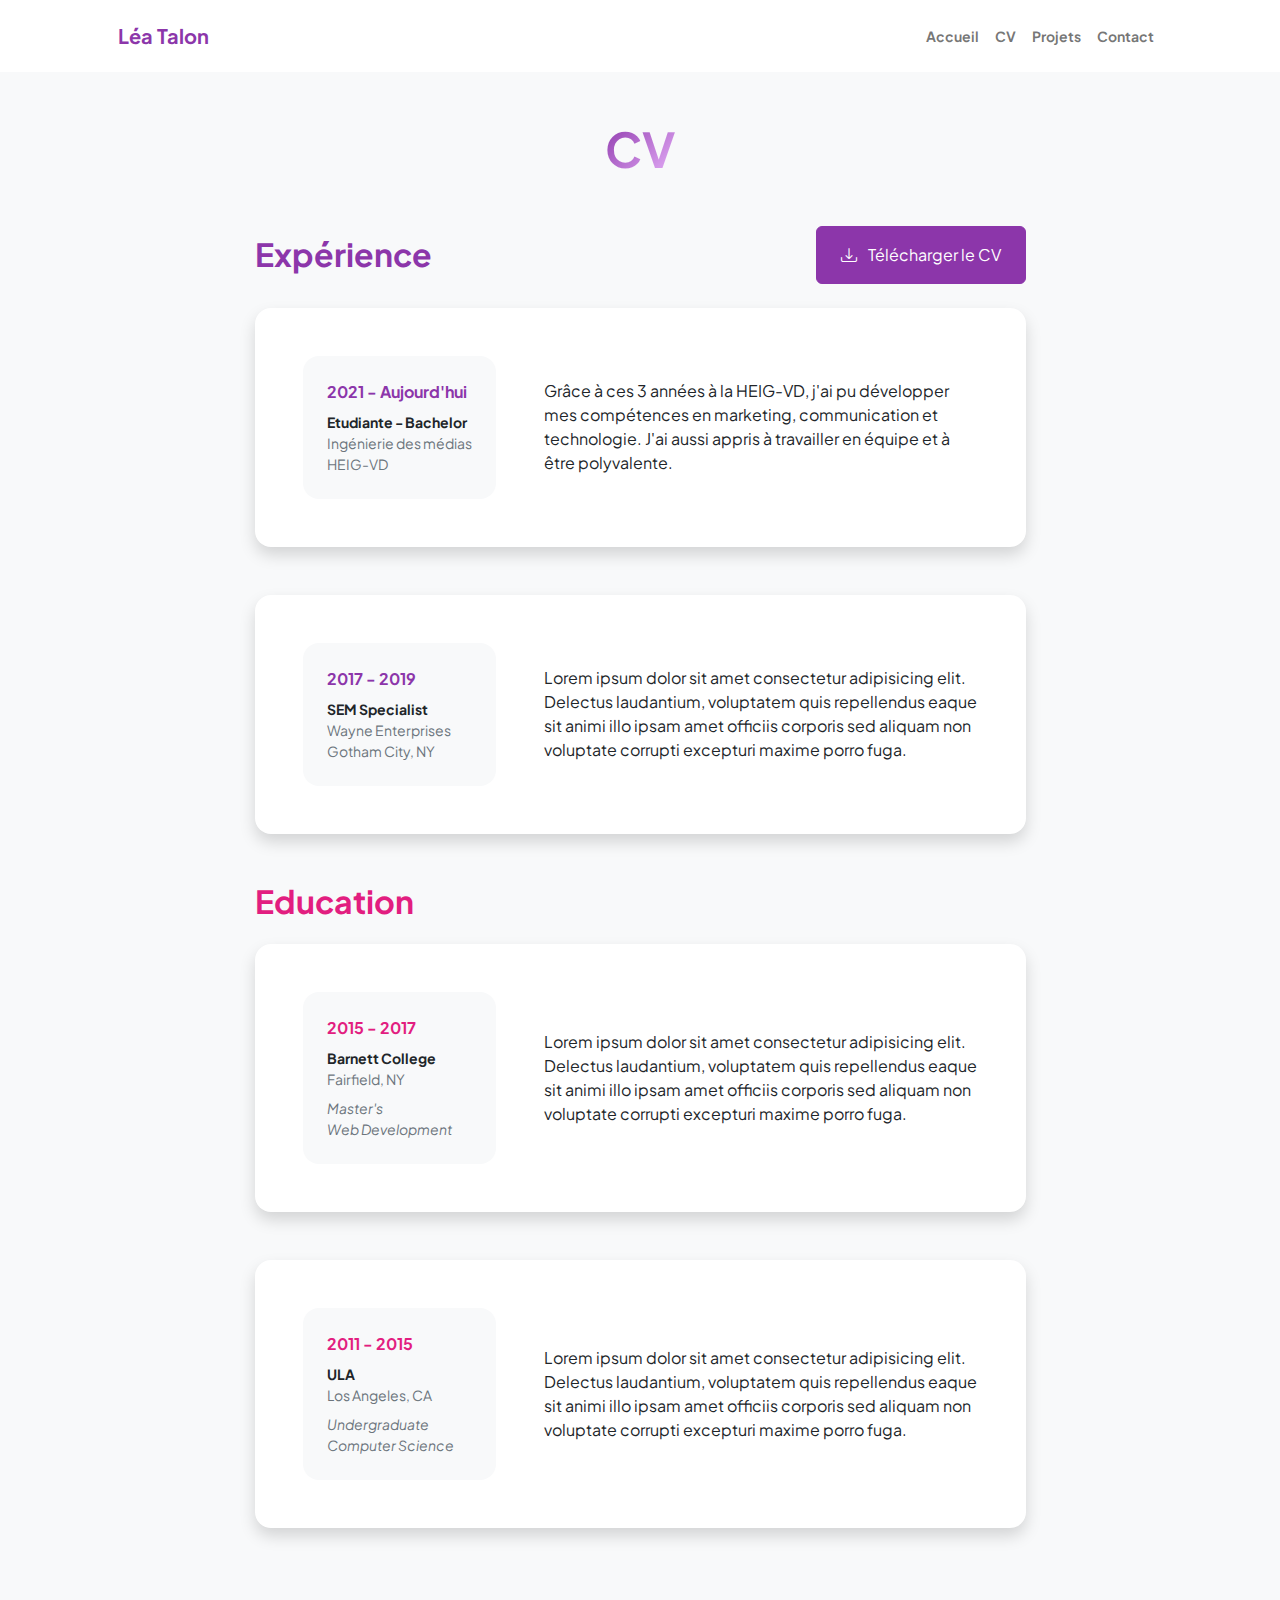
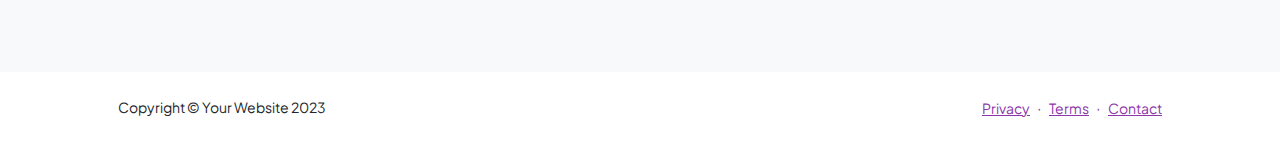
==== public/resume.html @ c98fea3a "Add files via upload" ====
<!DOCTYPE html>
<html lang="en">
    <head>
        <meta charset="utf-8" />
        <meta name="viewport" content="width=device-width, initial-scale=1, shrink-to-fit=no" />
        <meta name="description" content="" />
        <meta name="author" content="" />
        <title>Léa Talon - CV</title>
        <!-- Favicon-->
        <link rel="icon" type="image/x-icon" href="assets/favicon.ico" />
        <!-- Custom Google font-->
        <link rel="preconnect" href="https://fonts.googleapis.com" />
        <link rel="preconnect" href="https://fonts.gstatic.com" crossorigin />
        <link href="https://fonts.googleapis.com/css2?family=Plus+Jakarta+Sans:wght@100;200;300;400;500;600;700;800;900&amp;display=swap" rel="stylesheet" />
        <!-- Bootstrap icons-->
        <link href="https://cdn.jsdelivr.net/npm/bootstrap-icons@1.8.1/font/bootstrap-icons.css" rel="stylesheet" />
        <!-- Core theme CSS (includes Bootstrap)-->
        <link href="css/style.css" rel="stylesheet" />
    </head>
    <body class="d-flex flex-column h-100 bg-light">
        <main class="flex-shrink-0">
            <!-- Navigation-->
            <nav class="navbar navbar-expand-lg navbar-light bg-white py-3">
                <div class="container px-5">
                    <a class="navbar-brand" href="index.html"><span class="fw-bolder text-primary">Léa Talon</span></a>
                    <button class="navbar-toggler" type="button" data-bs-toggle="collapse" data-bs-target="#navbarSupportedContent" aria-controls="navbarSupportedContent" aria-expanded="false" aria-label="Toggle navigation"><span class="navbar-toggler-icon"></span></button>
                    <div class="collapse navbar-collapse" id="navbarSupportedContent">
                        <ul class="navbar-nav ms-auto mb-2 mb-lg-0 small fw-bolder">
                            <li class="nav-item"><a class="nav-link" href="index.html">Accueil</a></li>
                            <li class="nav-item"><a class="nav-link" href="resume.html">CV</a></li>
                            <li class="nav-item"><a class="nav-link" a href="index.html#projet">Projets</a></li>
                            <li class="nav-item"><a class="nav-link" href="contact.html">Contact</a></li>
                        </ul>
                    </div>
                </div>
            </nav>
            <!-- Page Content-->
            <div class="container px-5 my-5">
                <div class="text-center mb-5">
                    <h1 class="display-5 fw-bolder mb-0"><span class="text-gradient d-inline">CV</span></h1>
                </div>
                <div class="row gx-5 justify-content-center">
                    <div class="col-lg-11 col-xl-9 col-xxl-8">
                        <!-- Experience Section-->
                        <section>
                            <div class="d-flex align-items-center justify-content-between mb-4">
                                <h2 class="text-primary fw-bolder mb-0">Expérience</h2>
                                <!-- Download resume button-->
                                <!-- Note: Set the link href target to a PDF file within your project-->
                                <a class="btn btn-primary px-4 py-3" href="#!">
                                    <div class="d-inline-block bi bi-download me-2"></div>
                                    Télécharger le CV
                                </a>
                            </div>
                            <!-- Experience Card 1-->
                            <div class="card shadow border-0 rounded-4 mb-5">
                                <div class="card-body p-5">
                                    <div class="row align-items-center gx-5">
                                        <div class="col text-center text-lg-start mb-4 mb-lg-0">
                                            <div class="bg-light p-4 rounded-4">
                                                <div class="text-primary fw-bolder mb-2">2021 - Aujourd'hui</div>
                                                <div class="small fw-bolder">Etudiante - Bachelor</div>
                                                <div class="small text-muted">Ingénierie des médias</div>
                                                <div class="small text-muted">HEIG-VD</div>
                                            </div>
                                        </div>
                                        <div class="col-lg-8"><div>Grâce à ces 3 années à la HEIG-VD, j'ai pu développer mes compétences en marketing, communication et technologie. J'ai aussi appris à travailler en équipe et à être polyvalente.</div></div>
                                    </div>
                                </div>
                            </div>
                            <!-- Experience Card 2-->
                            <div class="card shadow border-0 rounded-4 mb-5">
                                <div class="card-body p-5">
                                    <div class="row align-items-center gx-5">
                                        <div class="col text-center text-lg-start mb-4 mb-lg-0">
                                            <div class="bg-light p-4 rounded-4">
                                                <div class="text-primary fw-bolder mb-2">2017 - 2019</div>
                                                <div class="small fw-bolder">SEM Specialist</div>
                                                <div class="small text-muted">Wayne Enterprises</div>
                                                <div class="small text-muted">Gotham City, NY</div>
                                            </div>
                                        </div>
                                        <div class="col-lg-8"><div>Lorem ipsum dolor sit amet consectetur adipisicing elit. Delectus laudantium, voluptatem quis repellendus eaque sit animi illo ipsam amet officiis corporis sed aliquam non voluptate corrupti excepturi maxime porro fuga.</div></div>
                                    </div>
                                </div>
                            </div>
                        </section>
                        <!-- Education Section-->
                        <section>
                            <h2 class="text-secondary fw-bolder mb-4">Education</h2>
                            <!-- Education Card 1-->
                            <div class="card shadow border-0 rounded-4 mb-5">
                                <div class="card-body p-5">
                                    <div class="row align-items-center gx-5">
                                        <div class="col text-center text-lg-start mb-4 mb-lg-0">
                                            <div class="bg-light p-4 rounded-4">
                                                <div class="text-secondary fw-bolder mb-2">2015 - 2017</div>
                                                <div class="mb-2">
                                                    <div class="small fw-bolder">Barnett College</div>
                                                    <div class="small text-muted">Fairfield, NY</div>
                                                </div>
                                                <div class="fst-italic">
                                                    <div class="small text-muted">Master's</div>
                                                    <div class="small text-muted">Web Development</div>
                                                </div>
                                            </div>
                                        </div>
                                        <div class="col-lg-8"><div>Lorem ipsum dolor sit amet consectetur adipisicing elit. Delectus laudantium, voluptatem quis repellendus eaque sit animi illo ipsam amet officiis corporis sed aliquam non voluptate corrupti excepturi maxime porro fuga.</div></div>
                                    </div>
                                </div>
                            </div>
                            <!-- Education Card 2-->
                            <div class="card shadow border-0 rounded-4 mb-5">
                                <div class="card-body p-5">
                                    <div class="row align-items-center gx-5">
                                        <div class="col text-center text-lg-start mb-4 mb-lg-0">
                                            <div class="bg-light p-4 rounded-4">
                                                <div class="text-secondary fw-bolder mb-2">2011 - 2015</div>
                                                <div class="mb-2">
                                                    <div class="small fw-bolder">ULA</div>
                                                    <div class="small text-muted">Los Angeles, CA</div>
                                                </div>
                                                <div class="fst-italic">
                                                    <div class="small text-muted">Undergraduate</div>
                                                    <div class="small text-muted">Computer Science</div>
                                                </div>
                                            </div>
                                        </div>
                                        <div class="col-lg-8"><div>Lorem ipsum dolor sit amet consectetur adipisicing elit. Delectus laudantium, voluptatem quis repellendus eaque sit animi illo ipsam amet officiis corporis sed aliquam non voluptate corrupti excepturi maxime porro fuga.</div></div>
                                    </div>
                                </div>
                            </div>
                        </section>
                        <!-- Divider-->
                        <div class="pb-5"></div>
                    </div>
                </div>
            </div>
        </main>
        <!-- Footer-->
        <footer class="bg-white py-4 mt-auto">
            <div class="container px-5">
                <div class="row align-items-center justify-content-between flex-column flex-sm-row">
                    <div class="col-auto"><div class="small m-0">Copyright &copy; Your Website 2023</div></div>
                    <div class="col-auto">
                        <a class="small" href="#!">Privacy</a>
                        <span class="mx-1">&middot;</span>
                        <a class="small" href="#!">Terms</a>
                        <span class="mx-1">&middot;</span>
                        <a class="small" href="#!">Contact</a>
                    </div>
                </div>
            </div>
        </footer>
        <!-- Bootstrap core JS-->
        <script src="https://cdn.jsdelivr.net/npm/bootstrap@5.2.3/dist/js/bootstrap.bundle.min.js"></script>
        <!-- Core theme JS-->
        <script src="js/scripts.js"></script>
    </body>
</html>
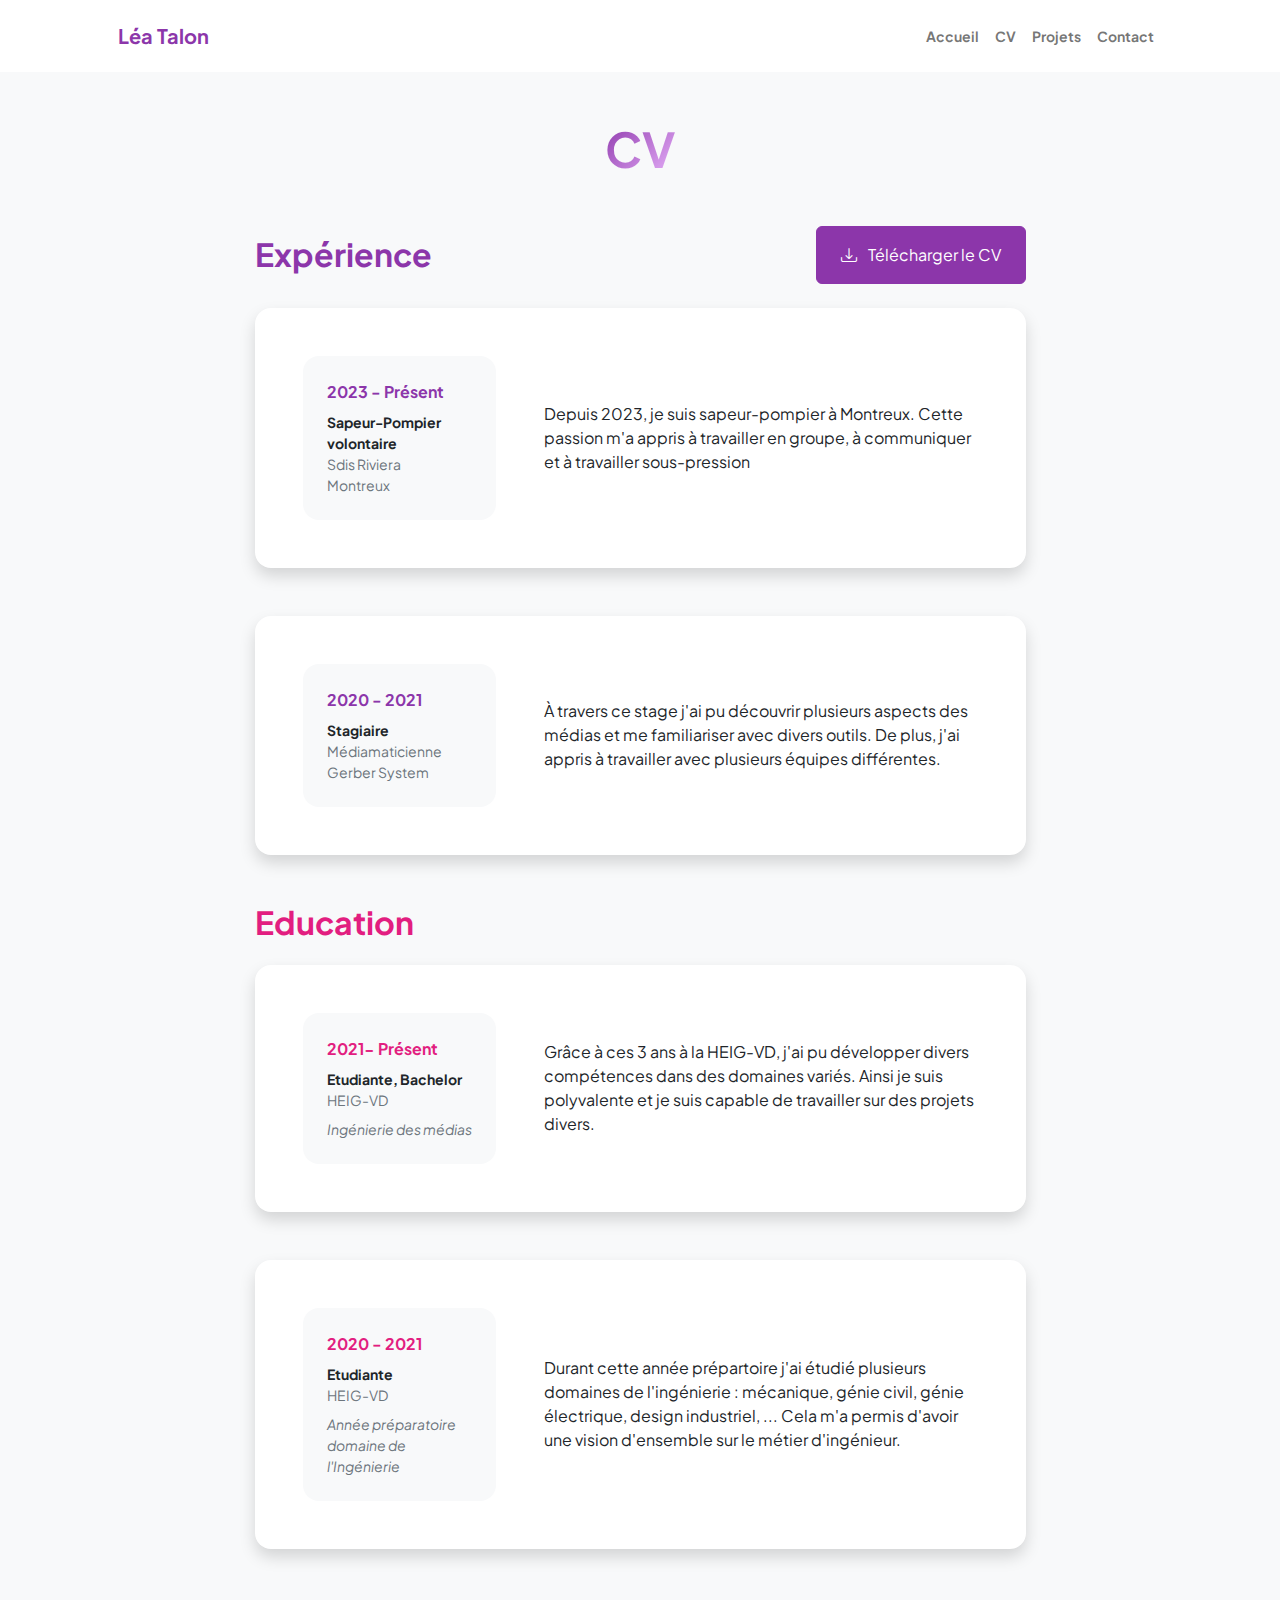
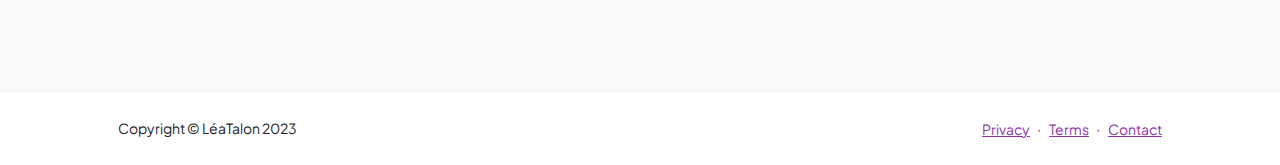
==== commit 75e56475: "ajout cv" ====
--- a/public/resume.html
+++ b/public/resume.html
@@ -47,7 +47,7 @@
                                 <h2 class="text-primary fw-bolder mb-0">Expérience</h2>
                                 <!-- Download resume button-->
                                 <!-- Note: Set the link href target to a PDF file within your project-->
-                                <a class="btn btn-primary px-4 py-3" href="#!">
+                                <a class="btn btn-primary px-4 py-3" href="assets/documents/CV_LeaTalon_final.pdf">
                                     <div class="d-inline-block bi bi-download me-2"></div>
                                     Télécharger le CV
                                 </a>
@@ -58,29 +58,30 @@
                                     <div class="row align-items-center gx-5">
                                         <div class="col text-center text-lg-start mb-4 mb-lg-0">
                                             <div class="bg-light p-4 rounded-4">
-                                                <div class="text-primary fw-bolder mb-2">2021 - Aujourd'hui</div>
-                                                <div class="small fw-bolder">Etudiante - Bachelor</div>
-                                                <div class="small text-muted">Ingénierie des médias</div>
-                                                <div class="small text-muted">HEIG-VD</div>
+                                                <div class="text-primary fw-bolder mb-2">2023 - Présent</div>
+                                                <div class="small fw-bolder">Sapeur-Pompier volontaire</div>
+                                                <div class="small text-muted">Sdis Riviera</div>
+                                                <div class="small text-muted">Montreux</div>
                                             </div>
                                         </div>
-                                        <div class="col-lg-8"><div>Grâce à ces 3 années à la HEIG-VD, j'ai pu développer mes compétences en marketing, communication et technologie. J'ai aussi appris à travailler en équipe et à être polyvalente.</div></div>
+                                        <div class="col-lg-8"><div>Depuis 2023, je suis sapeur-pompier à Montreux. Cette passion m'a appris à travailler en groupe, à communiquer et à travailler sous-pression</div></div>
                                     </div>
                                 </div>
                             </div>
+                            
                             <!-- Experience Card 2-->
                             <div class="card shadow border-0 rounded-4 mb-5">
                                 <div class="card-body p-5">
                                     <div class="row align-items-center gx-5">
                                         <div class="col text-center text-lg-start mb-4 mb-lg-0">
                                             <div class="bg-light p-4 rounded-4">
-                                                <div class="text-primary fw-bolder mb-2">2017 - 2019</div>
-                                                <div class="small fw-bolder">SEM Specialist</div>
-                                                <div class="small text-muted">Wayne Enterprises</div>
-                                                <div class="small text-muted">Gotham City, NY</div>
+                                                <div class="text-primary fw-bolder mb-2">2020 - 2021</div>
+                                                <div class="small fw-bolder">Stagiaire</div>
+                                                <div class="small text-muted">Médiamaticienne</div>
+                                                <div class="small text-muted">Gerber System</div>
                                             </div>
                                         </div>
-                                        <div class="col-lg-8"><div>Lorem ipsum dolor sit amet consectetur adipisicing elit. Delectus laudantium, voluptatem quis repellendus eaque sit animi illo ipsam amet officiis corporis sed aliquam non voluptate corrupti excepturi maxime porro fuga.</div></div>
+                                        <div class="col-lg-8"><div>À travers ce stage j'ai pu découvrir plusieurs aspects des médias et me familiariser avec divers outils. De plus, j'ai appris à travailler avec plusieurs équipes différentes.</div></div>
                                     </div>
                                 </div>
                             </div>
@@ -94,18 +95,17 @@
                                     <div class="row align-items-center gx-5">
                                         <div class="col text-center text-lg-start mb-4 mb-lg-0">
                                             <div class="bg-light p-4 rounded-4">
-                                                <div class="text-secondary fw-bolder mb-2">2015 - 2017</div>
+                                                <div class="text-secondary fw-bolder mb-2">2021- Présent</div>
                                                 <div class="mb-2">
-                                                    <div class="small fw-bolder">Barnett College</div>
-                                                    <div class="small text-muted">Fairfield, NY</div>
+                                                    <div class="small fw-bolder">Etudiante, Bachelor</div>
+                                                    <div class="small text-muted">HEIG-VD</div>
                                                 </div>
                                                 <div class="fst-italic">
-                                                    <div class="small text-muted">Master's</div>
-                                                    <div class="small text-muted">Web Development</div>
+                                                    <div class="small text-muted">Ingénierie des médias</div>
                                                 </div>
                                             </div>
                                         </div>
-                                        <div class="col-lg-8"><div>Lorem ipsum dolor sit amet consectetur adipisicing elit. Delectus laudantium, voluptatem quis repellendus eaque sit animi illo ipsam amet officiis corporis sed aliquam non voluptate corrupti excepturi maxime porro fuga.</div></div>
+                                        <div class="col-lg-8"><div>Grâce à ces 3 ans à la HEIG-VD, j'ai pu développer divers compétences dans des domaines variés. Ainsi je suis polyvalente et je suis capable de travailler sur des projets divers.</div></div>
                                     </div>
                                 </div>
                             </div>
@@ -115,18 +115,18 @@
                                     <div class="row align-items-center gx-5">
                                         <div class="col text-center text-lg-start mb-4 mb-lg-0">
                                             <div class="bg-light p-4 rounded-4">
-                                                <div class="text-secondary fw-bolder mb-2">2011 - 2015</div>
+                                                <div class="text-secondary fw-bolder mb-2">2020 - 2021</div>
                                                 <div class="mb-2">
-                                                    <div class="small fw-bolder">ULA</div>
-                                                    <div class="small text-muted">Los Angeles, CA</div>
+                                                    <div class="small fw-bolder">Etudiante</div>
+                                                    <div class="small text-muted">HEIG-VD</div>
                                                 </div>
                                                 <div class="fst-italic">
-                                                    <div class="small text-muted">Undergraduate</div>
-                                                    <div class="small text-muted">Computer Science</div>
+                                                    <div class="small text-muted">Année préparatoire</div>
+                                                    <div class="small text-muted">domaine de l'Ingénierie</div>
                                                 </div>
                                             </div>
                                         </div>
-                                        <div class="col-lg-8"><div>Lorem ipsum dolor sit amet consectetur adipisicing elit. Delectus laudantium, voluptatem quis repellendus eaque sit animi illo ipsam amet officiis corporis sed aliquam non voluptate corrupti excepturi maxime porro fuga.</div></div>
+                                        <div class="col-lg-8"><div>Durant cette année prépartoire j'ai étudié plusieurs domaines de l'ingénierie : mécanique, génie civil, génie électrique, design industriel, ... Cela m'a permis d'avoir une vision d'ensemble sur le métier d'ingénieur. </div></div>
                                     </div>
                                 </div>
                             </div>
@@ -141,7 +141,7 @@
         <footer class="bg-white py-4 mt-auto">
             <div class="container px-5">
                 <div class="row align-items-center justify-content-between flex-column flex-sm-row">
-                    <div class="col-auto"><div class="small m-0">Copyright &copy; Your Website 2023</div></div>
+                    <div class="col-auto"><div class="small m-0">Copyright &copy; LéaTalon 2023</div></div>
                     <div class="col-auto">
                         <a class="small" href="#!">Privacy</a>
                         <span class="mx-1">&middot;</span>
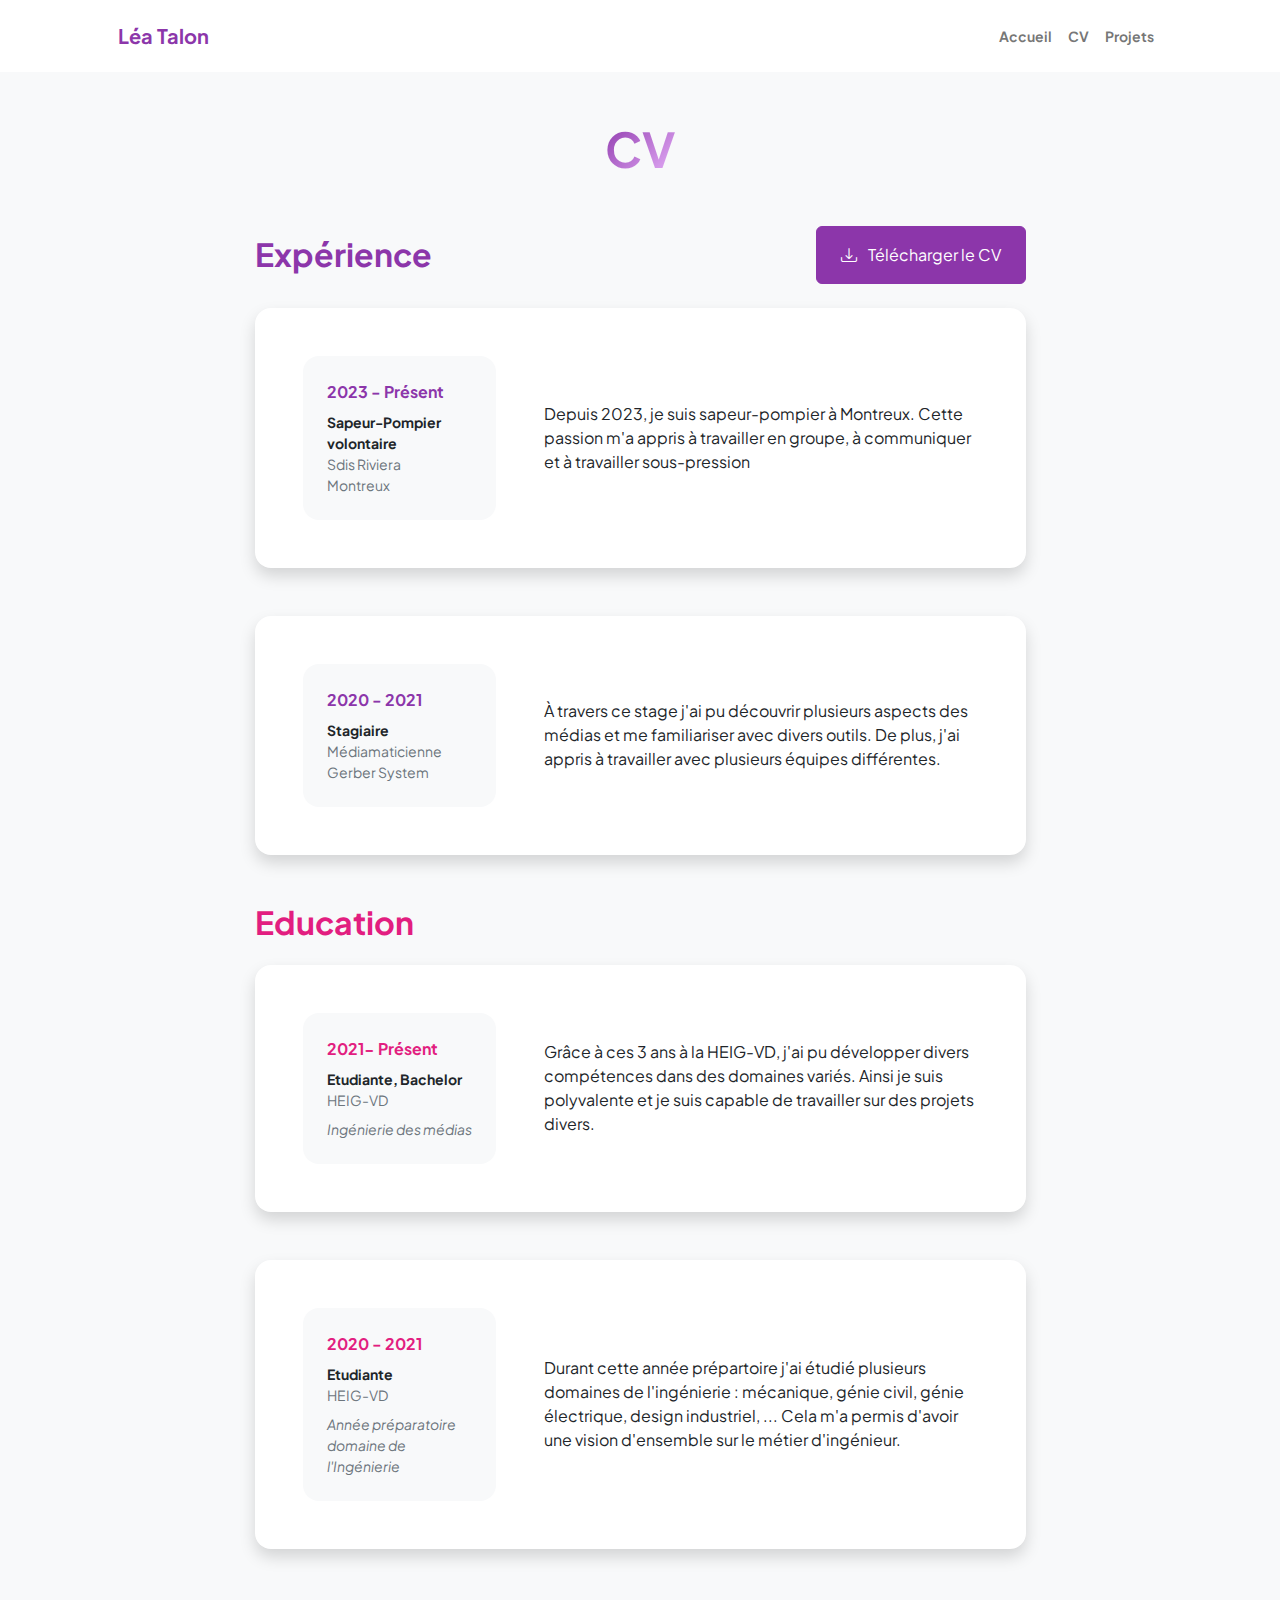
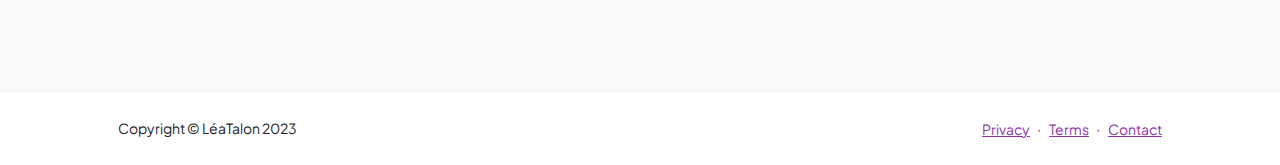
==== commit 389935ef: "cv" ====
--- a/public/resume.html
+++ b/public/resume.html
@@ -7,7 +7,7 @@
         <meta name="author" content="" />
         <title>Léa Talon - CV</title>
         <!-- Favicon-->
-        <link rel="icon" type="image/x-icon" href="assets/favicon.ico" />
+        <link rel="icon" type="image/x-icon" href="assets/cv.png" />
         <!-- Custom Google font-->
         <link rel="preconnect" href="https://fonts.googleapis.com" />
         <link rel="preconnect" href="https://fonts.gstatic.com" crossorigin />
@@ -29,7 +29,7 @@
                             <li class="nav-item"><a class="nav-link" href="index.html">Accueil</a></li>
                             <li class="nav-item"><a class="nav-link" href="resume.html">CV</a></li>
                             <li class="nav-item"><a class="nav-link" a href="index.html#projet">Projets</a></li>
-                            <li class="nav-item"><a class="nav-link" href="contact.html">Contact</a></li>
+                             <!--<li class="nav-item"><a class="nav-link" href="contact.html">Contact</a></li>--> 
                         </ul>
                     </div>
                 </div>
@@ -47,7 +47,7 @@
                                 <h2 class="text-primary fw-bolder mb-0">Expérience</h2>
                                 <!-- Download resume button-->
                                 <!-- Note: Set the link href target to a PDF file within your project-->
-                                <a class="btn btn-primary px-4 py-3" href="assets/documents/CV_LeaTalon_final.pdf">
+                                <a class="btn btn-primary px-4 py-3" href="assets/documents/CV_LeaTalon.pdf">
                                     <div class="d-inline-block bi bi-download me-2"></div>
                                     Télécharger le CV
                                 </a>
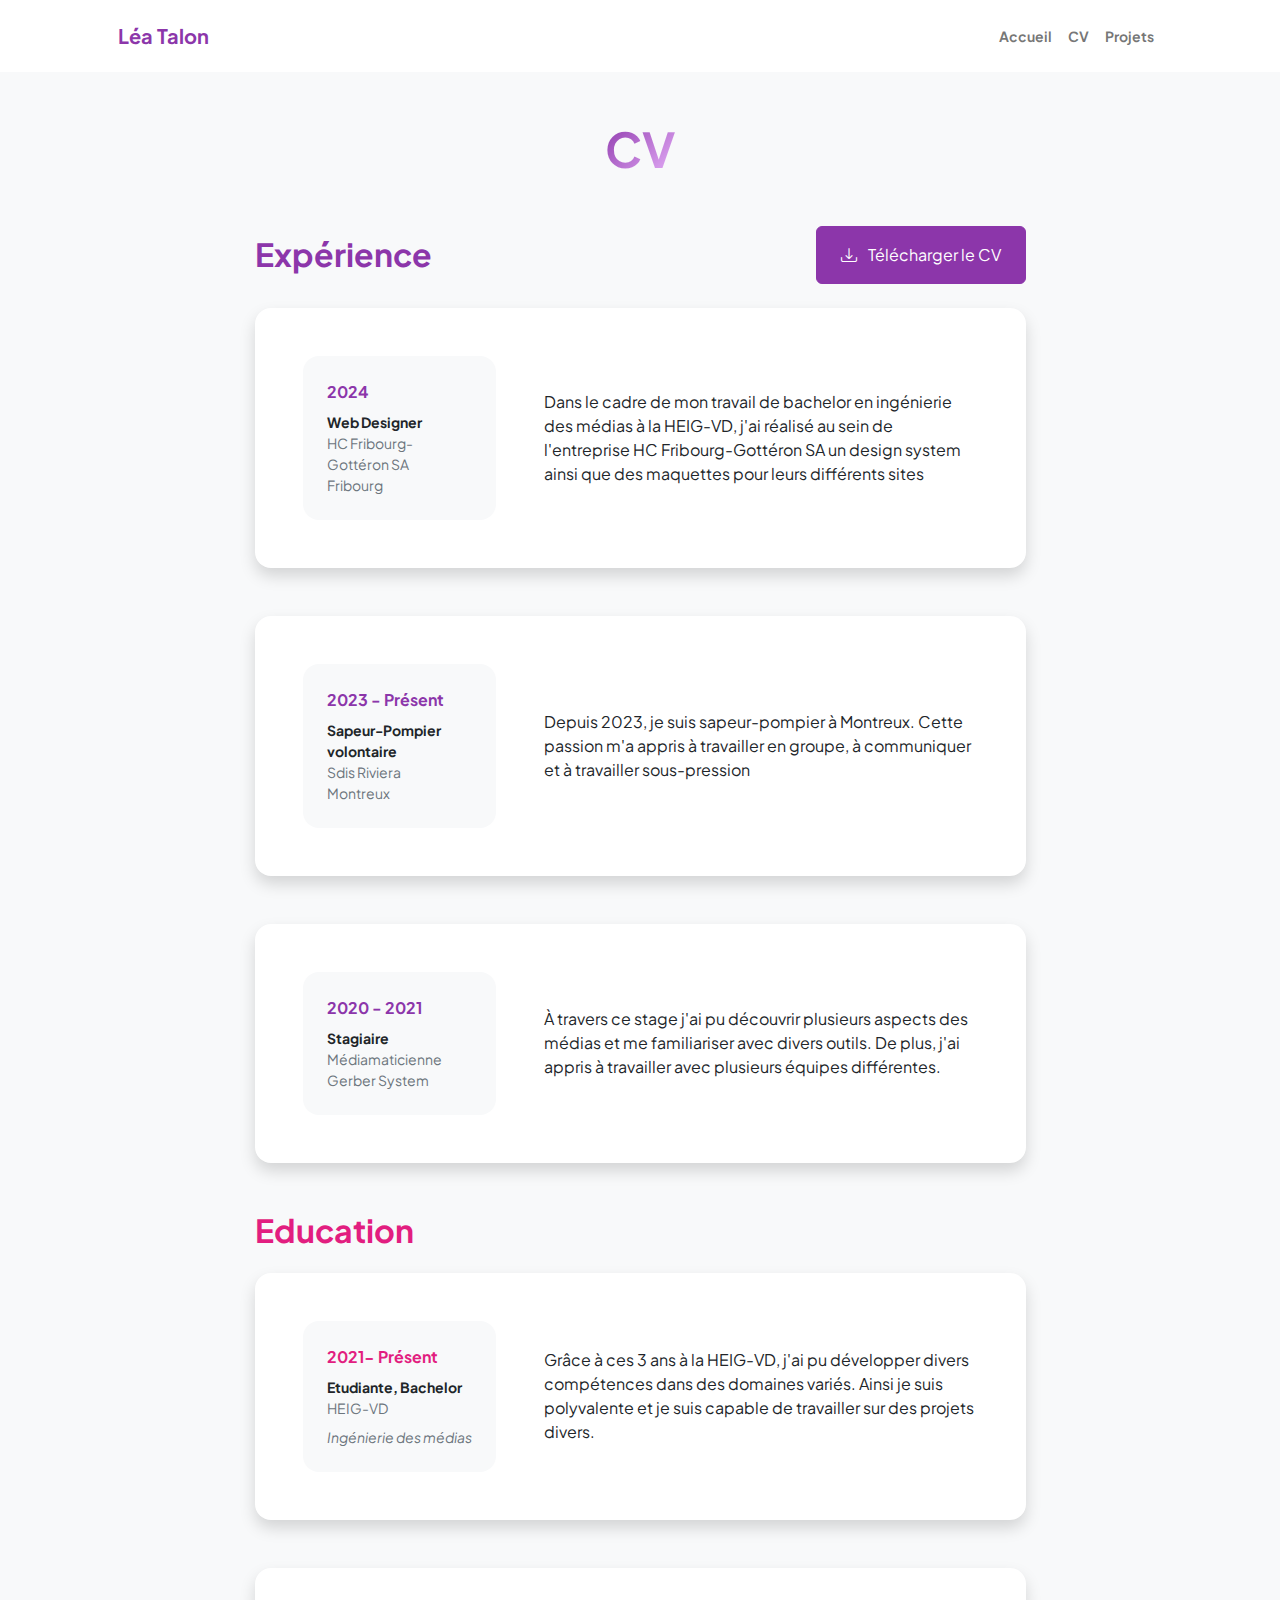
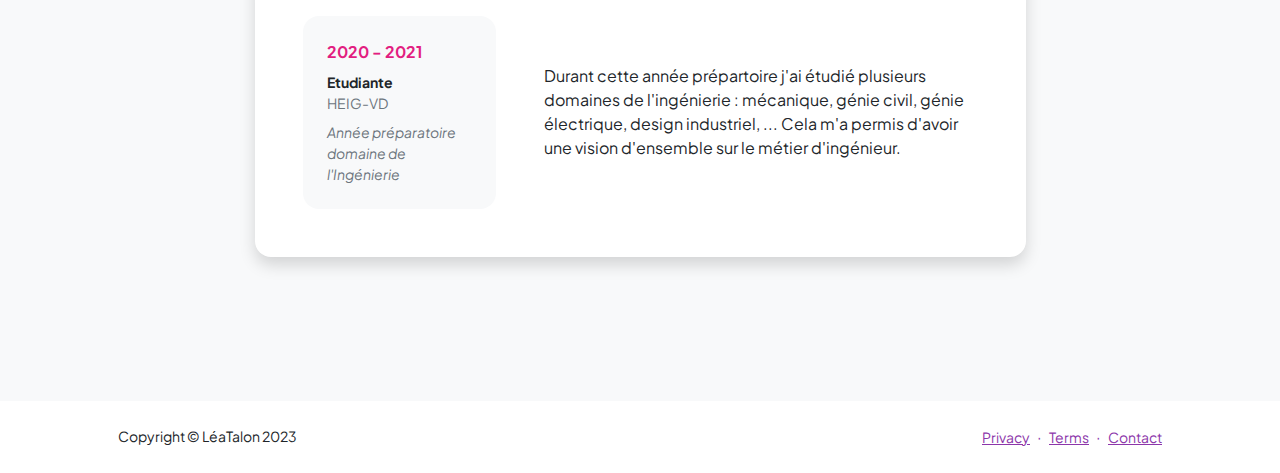
==== commit 56b0d08d: "Update resume.html" ====
--- a/public/resume.html
+++ b/public/resume.html
@@ -47,10 +47,27 @@
                                 <h2 class="text-primary fw-bolder mb-0">Expérience</h2>
                                 <!-- Download resume button-->
                                 <!-- Note: Set the link href target to a PDF file within your project-->
-                                <a class="btn btn-primary px-4 py-3" href="assets/documents/CV_LeaTalon.pdf">
+                                <a class="btn btn-primary px-4 py-3" href="assets/documents/LeaTalon_CV.pdf">
                                     <div class="d-inline-block bi bi-download me-2"></div>
                                     Télécharger le CV
                                 </a>
+                            </div>
+
+                             <!-- Experience Card HCFG-->
+                            <div class="card shadow border-0 rounded-4 mb-5">
+                                <div class="card-body p-5">
+                                    <div class="row align-items-center gx-5">
+                                        <div class="col text-center text-lg-start mb-4 mb-lg-0">
+                                            <div class="bg-light p-4 rounded-4">
+                                                <div class="text-primary fw-bolder mb-2">2024</div>
+                                                <div class="small fw-bolder">Web Designer</div>
+                                                <div class="small text-muted">HC Fribourg-Gottéron SA</div>
+                                                <div class="small text-muted">Fribourg</div>
+                                            </div>
+                                        </div>
+                                        <div class="col-lg-8"><div>Dans le cadre de mon travail de bachelor en ingénierie des médias à la HEIG-VD, j'ai réalisé au sein de l'entreprise HC Fribourg-Gottéron SA un design system ainsi que des maquettes pour leurs différents sites</div></div>
+                                    </div>
+                                </div>
                             </div>
                             <!-- Experience Card 1-->
                             <div class="card shadow border-0 rounded-4 mb-5">
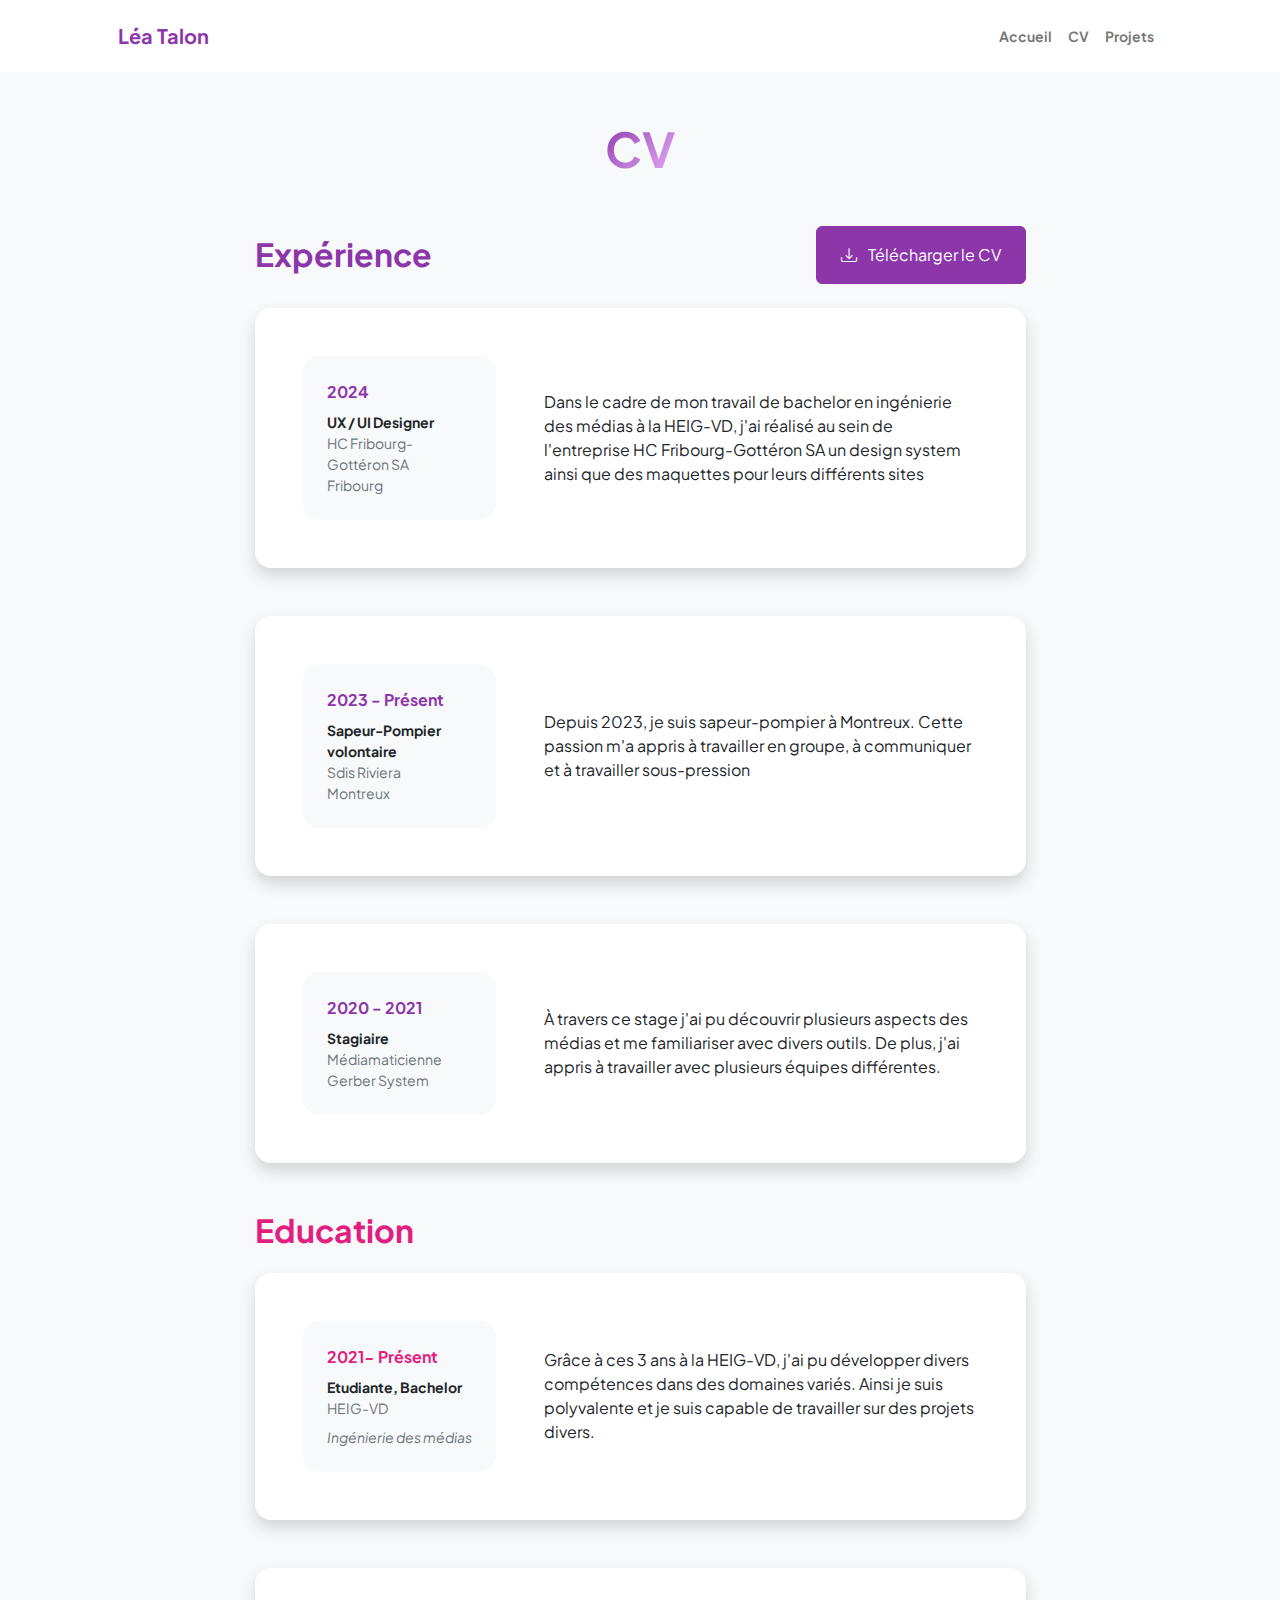
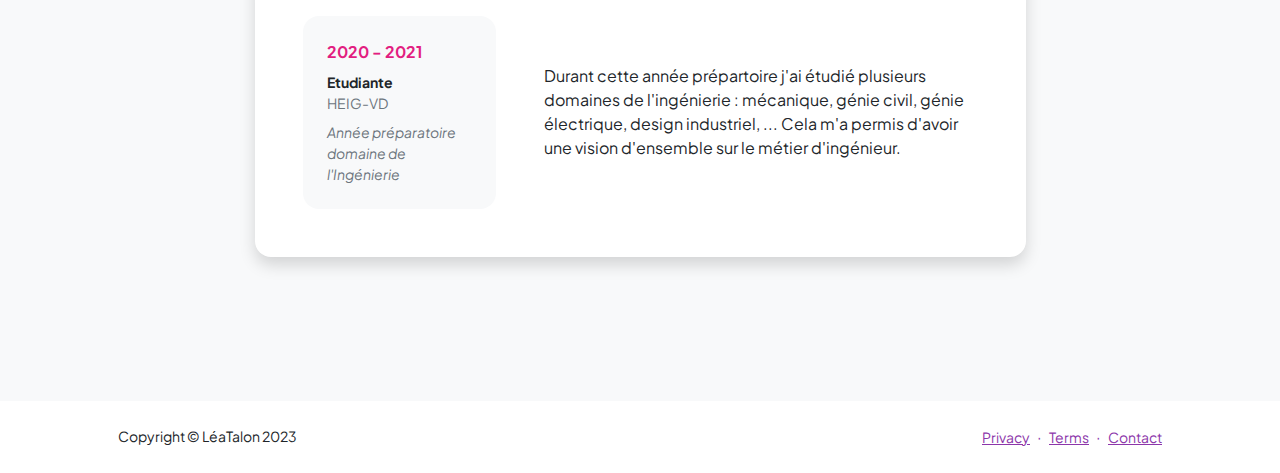
==== commit 14b2c0fc: "Update resume.html" ====
--- a/public/resume.html
+++ b/public/resume.html
@@ -60,7 +60,7 @@
                                         <div class="col text-center text-lg-start mb-4 mb-lg-0">
                                             <div class="bg-light p-4 rounded-4">
                                                 <div class="text-primary fw-bolder mb-2">2024</div>
-                                                <div class="small fw-bolder">Web Designer</div>
+                                                <div class="small fw-bolder">UX / UI Designer</div>
                                                 <div class="small text-muted">HC Fribourg-Gottéron SA</div>
                                                 <div class="small text-muted">Fribourg</div>
                                             </div>
